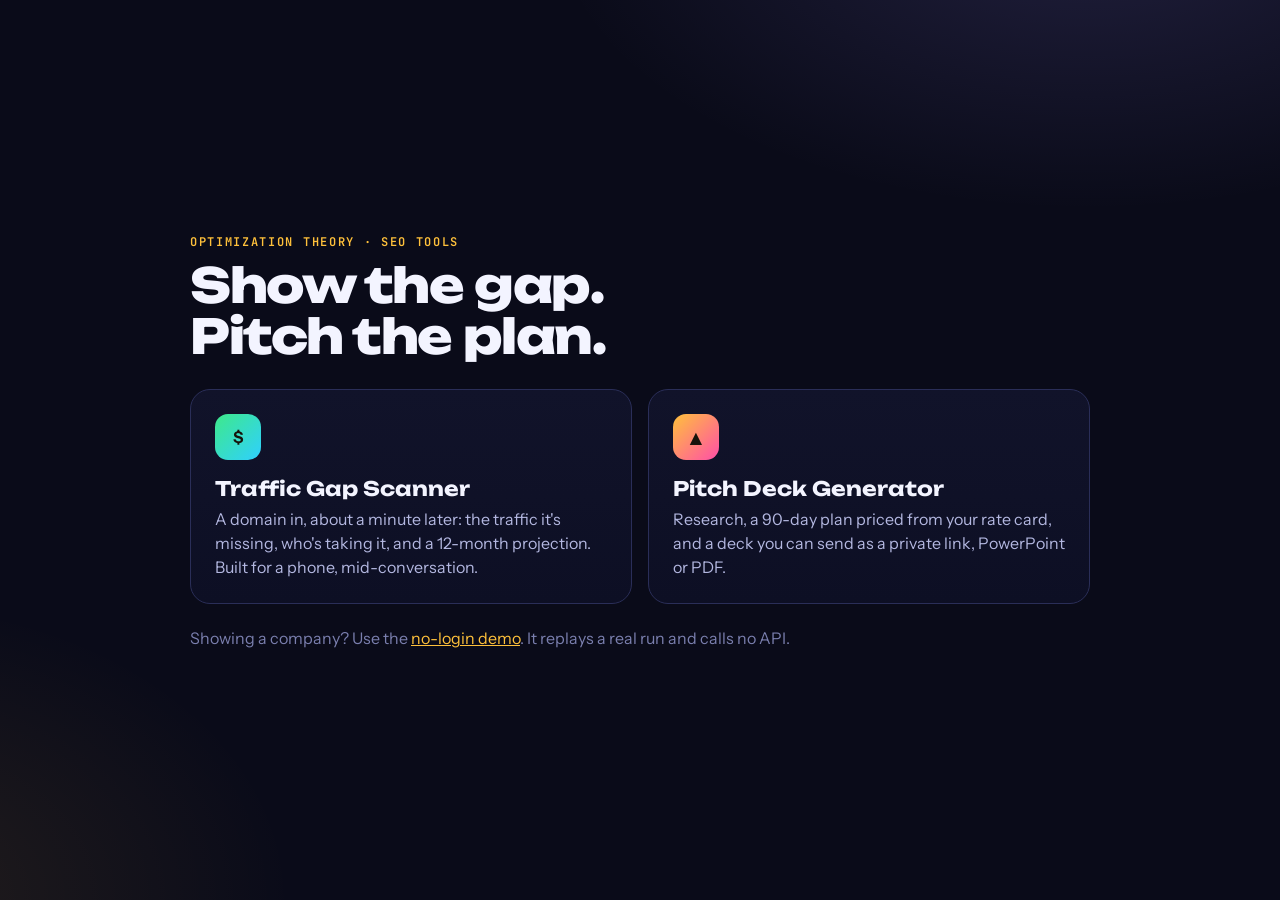
==== tools/index.html @ 3afb4ad0 "SEO tools: traffic gap scanner, pitch deck generator and a no-API demo Co-Authored-By: Claude Opus 5" ====
<!doctype html>
<html lang="en">
<head>
<meta charset="utf-8">
<meta name="viewport" content="width=device-width,initial-scale=1">
<meta name="robots" content="noindex">
<title>SEO Tools | Optimization Theory</title>
<link rel="preconnect" href="https://fonts.googleapis.com"><link rel="preconnect" href="https://fonts.gstatic.com" crossorigin>
<link href="https://fonts.googleapis.com/css2?family=Unbounded:wght@700;800&family=Instrument+Sans:wght@400;600&family=JetBrains+Mono:wght@600&display=swap" rel="stylesheet">
<style>
*{box-sizing:border-box}body{margin:0;min-height:100vh;background:radial-gradient(900px 500px at 85% -10%,rgba(155,140,255,.16),transparent 60%),radial-gradient(700px 500px at -10% 100%,rgba(255,193,59,.1),transparent 60%),#0a0b19;color:#f3f4ff;font:16px/1.5 "Instrument Sans",system-ui,sans-serif;display:grid;place-items:center;padding:28px 16px}
.w{max-width:900px;width:100%}.e{font:600 12px "JetBrains Mono",monospace;letter-spacing:.14em;text-transform:uppercase;color:#ffc13b}
h1{font:800 clamp(30px,6vw,48px)/1.06 "Unbounded",sans-serif;letter-spacing:-.03em;margin:10px 0 28px}
.g{display:grid;grid-template-columns:1fr 1fr;gap:16px}
a.c{display:block;text-decoration:none;color:inherit;background:linear-gradient(180deg,#11132a,#0d0f24);border:1px solid #2a2e58;border-radius:20px;padding:24px;transition:.2s}
a.c:hover{border-color:#ffc13b;transform:translateY(-3px)}
.c i{display:grid;place-items:center;width:46px;height:46px;border-radius:13px;font-style:normal;font-weight:800;color:#16130a;margin-bottom:16px}
.c b{display:block;font:700 20px "Unbounded",sans-serif;margin-bottom:6px}.c span{color:#b3b7e0}
@media(max-width:640px){.g{grid-template-columns:1fr}}
</style>
</head>
<body><div class="w">
  <div class="e">Optimization Theory · SEO tools</div>
  <h1>Show the gap.<br>Pitch the plan.</h1>
  <div class="g">
    <a class="c" href="traffic-gap/"><i style="background:linear-gradient(135deg,#3ee98a,#2fd0ff)">$</i><b>Traffic Gap Scanner</b><span>A domain in, about a minute later: the traffic it's missing, who's taking it, and a 12-month projection. Built for a phone, mid-conversation.</span></a>
    <a class="c" href="pitch-deck/"><i style="background:linear-gradient(135deg,#ffc13b,#ff4fa8)">▲</i><b>Pitch Deck Generator</b><span>Research, a 90-day plan priced from your rate card, and a deck you can send as a private link, PowerPoint or PDF.</span></a>
  </div>
  <p style="margin-top:22px;color:#7a7fae">Showing a company? Use the <a href="demo/" style="color:#ffc13b">no-login demo</a>. It replays a real run and calls no API.</p>
</div></body>
</html>
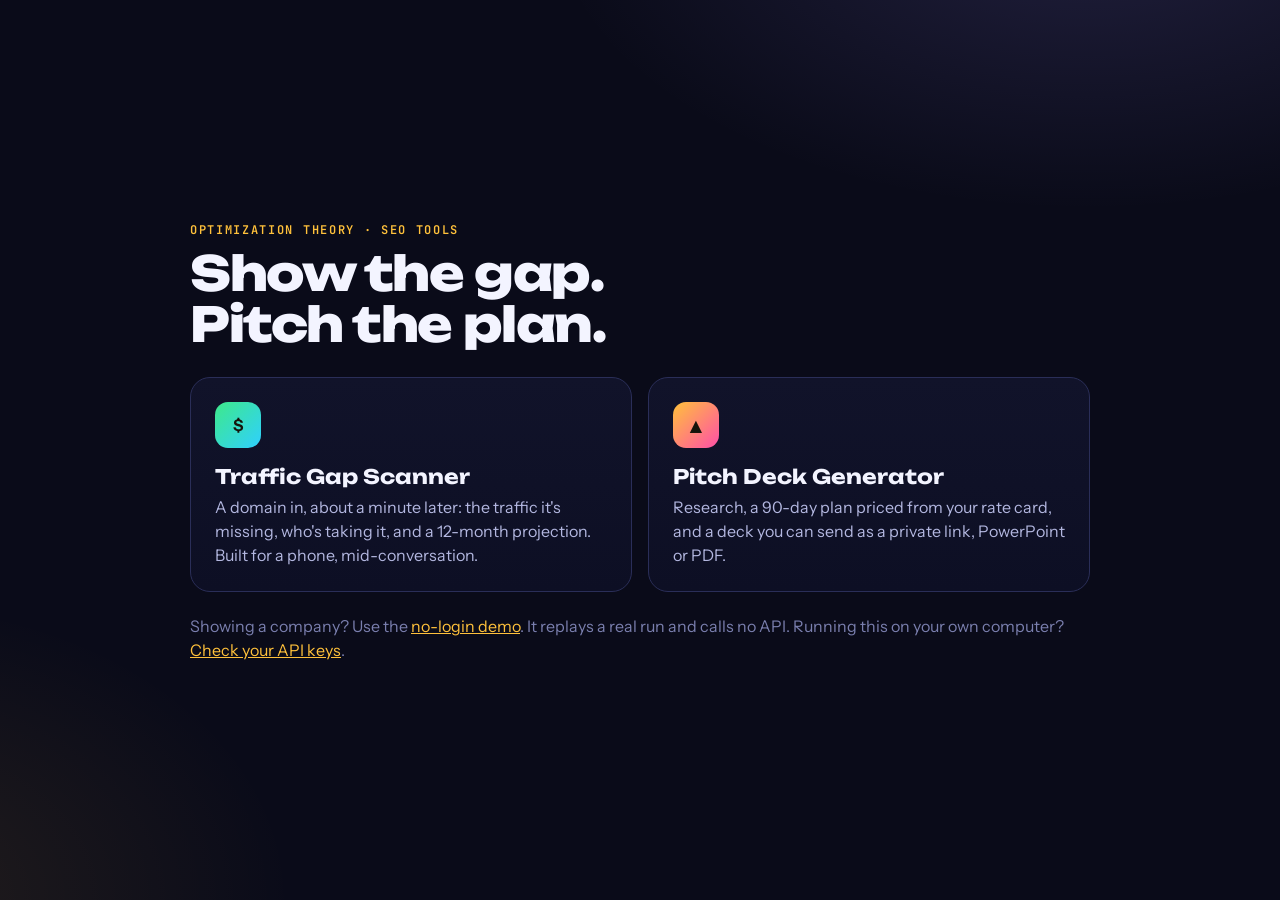
==== commit 7e181ae7: "Web version: run the tools in the browser with the visitor's own keys Adds a browser mode so the Pit" ====
--- a/tools/index.html
+++ b/tools/index.html
@@ -26,6 +26,6 @@
     <a class="c" href="traffic-gap/"><i style="background:linear-gradient(135deg,#3ee98a,#2fd0ff)">$</i><b>Traffic Gap Scanner</b><span>A domain in, about a minute later: the traffic it's missing, who's taking it, and a 12-month projection. Built for a phone, mid-conversation.</span></a>
     <a class="c" href="pitch-deck/"><i style="background:linear-gradient(135deg,#ffc13b,#ff4fa8)">▲</i><b>Pitch Deck Generator</b><span>Research, a 90-day plan priced from your rate card, and a deck you can send as a private link, PowerPoint or PDF.</span></a>
   </div>
-  <p style="margin-top:22px;color:#7a7fae">Showing a company? Use the <a href="demo/" style="color:#ffc13b">no-login demo</a>. It replays a real run and calls no API.</p>
+  <p style="margin-top:22px;color:#7a7fae">Showing a company? Use the <a href="demo/" style="color:#ffc13b">no-login demo</a>. It replays a real run and calls no API. Running this on your own computer? <a href="setup/" style="color:#ffc13b">Check your API keys</a>.</p>
 </div></body>
 </html>
